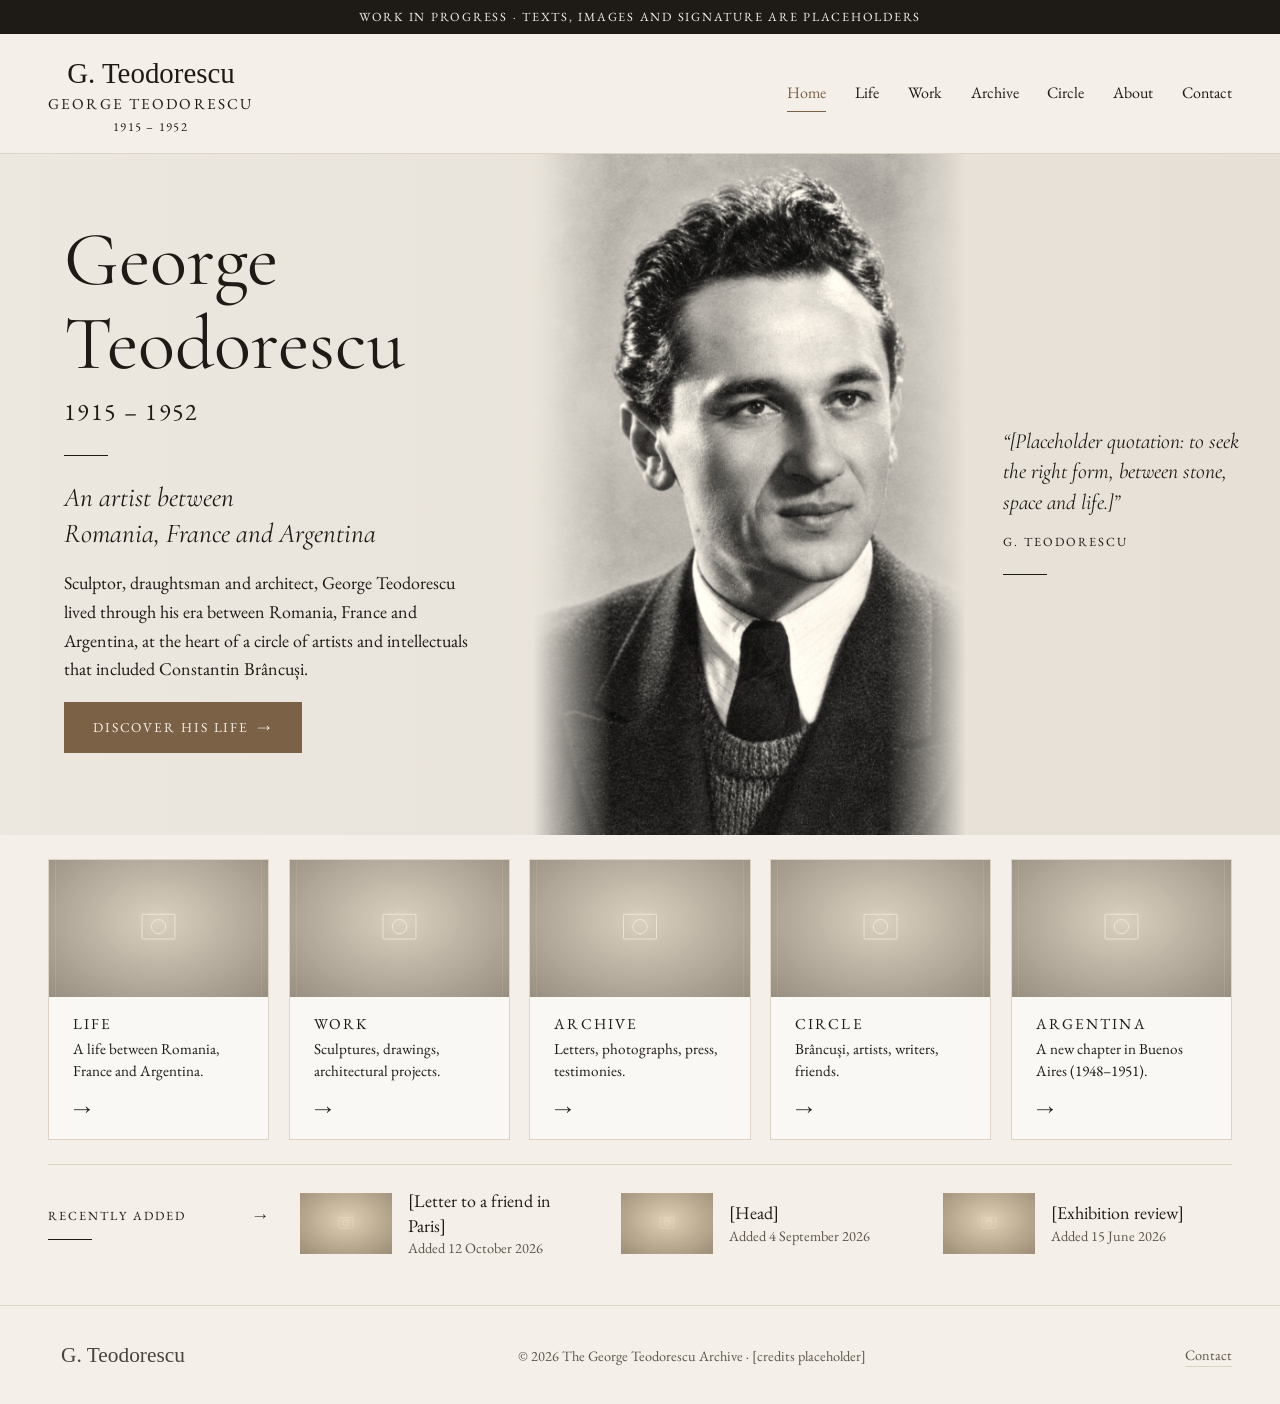
==== index.html @ 6e94f872 "Add portrait of George Teodorescu to home hero" ====
<!doctype html>
<html lang="en">
<head>
<meta charset="utf-8">
<meta name="viewport" content="width=device-width, initial-scale=1">
<!-- remove at launch, when placeholders are replaced -->
<meta name="robots" content="noindex">
<title>George Teodorescu (1915–1952)</title>
<meta name="description" content="George Teodorescu (1915–1952): sculptor, draughtsman and architect between Romania, Paris and Buenos Aires.">
<link rel="preconnect" href="https://fonts.googleapis.com">
<link rel="preconnect" href="https://fonts.gstatic.com" crossorigin>
<link href="https://fonts.googleapis.com/css2?family=Cormorant+Garamond:ital,wght@0,400;0,500;1,400&family=EB+Garamond:ital,wght@0,400;0,500;1,400&display=swap" rel="stylesheet">
<link rel="stylesheet" href="css/style.css">
</head>
<body>
<div class="wip" role="note">Work in progress · texts, images and signature are placeholders</div>
<header class="site-header">
  <div class="wrap">
    <a class="brand" href="index.html">
      <img src="assets/img/signature.svg" alt="" width="200" height="46">
      <span class="name">George Teodorescu</span>
      <span class="years">1915 – 1952</span>
    </a>
    <nav class="nav" aria-label="Main">
      <a href="index.html" aria-current="page">Home</a>
      <a href="life.html">Life</a>
      <a href="work.html">Work</a>
      <a href="archive.html">Archive</a>
      <a href="circle.html">Circle</a>
      <a href="about.html">About</a>
      <a href="contact.html">Contact</a>
    </nav>
  </div>
</header>
<main>
<section class="hero">
  <div class="hero-text">
    <h1>George<br>Teodorescu</h1>
    <p class="dates">1915 – 1952</p>
    <hr class="rule">
    <p class="tagline">An artist between<br>Romania, France and Argentina</p>
    <p>Sculptor, draughtsman and architect, George Teodorescu lived through his era between Romania, France and Argentina, at the heart of a circle of artists and intellectuals that included Constantin Brâncuși.</p>
    <p><a class="btn arrow" href="life.html">Discover his life</a></p>
  </div>
  <div class="hero-photo">
    <img src="assets/img/george-teodorescu.jpg" alt="Portrait of George Teodorescu">
    <blockquote class="hero-quote">
      “[Placeholder quotation: to seek the right form, between stone, space and life.]”
      <cite class="label">G. Teodorescu</cite>
      <hr class="rule">
    </blockquote>
  </div>
</section>

<div class="wrap">
  <div class="cards">
    <a class="card" href="life.html">
      <img src="assets/img/placeholder.svg" alt="[a city view of Bucharest or Paris, 1930s]">
      <div class="card-body">
        <h3>Life</h3>
        <p>A life between Romania, France and Argentina.</p>
        <span class="arrow" aria-hidden="true"></span>
      </div>
    </a>
    <a class="card" href="work.html">
      <img src="assets/img/placeholder.svg" alt="[a sculpture by George Teodorescu]">
      <div class="card-body">
        <h3>Work</h3>
        <p>Sculptures, drawings, architectural projects.</p>
        <span class="arrow" aria-hidden="true"></span>
      </div>
    </a>
    <a class="card" href="archive.html">
      <img src="assets/img/placeholder.svg" alt="[handwritten letters and envelopes]">
      <div class="card-body">
        <h3>Archive</h3>
        <p>Letters, photographs, press, testimonies.</p>
        <span class="arrow" aria-hidden="true"></span>
      </div>
    </a>
    <a class="card" href="circle.html">
      <img src="assets/img/placeholder.svg" alt="[George Teodorescu with Constantin Brâncuși]">
      <div class="card-body">
        <h3>Circle</h3>
        <p>Brâncuși, artists, writers, friends.</p>
        <span class="arrow" aria-hidden="true"></span>
      </div>
    </a>
    <a class="card" href="life.html#argentina">
      <img src="assets/img/placeholder.svg" alt="[a Buenos Aires street, late 1940s]">
      <div class="card-body">
        <h3>Argentina</h3>
        <p>A new chapter in Buenos Aires (1948–1951).</p>
        <span class="arrow" aria-hidden="true"></span>
      </div>
    </a>
  </div>

  <div class="strip">
    <a class="head label" href="archive.html"><span>Recently added<hr class="rule"></span><span class="arrow" aria-hidden="true"></span></a>
  </div>
</div>
</main>
<footer class="site-footer">
  <div class="wrap">
    <img src="assets/img/signature.svg" alt="" width="150" height="34">
    <span>© 2026 The George Teodorescu Archive · [credits placeholder]</span>
    <a class="link" href="contact.html">Contact</a>
  </div>
</footer>
<script src="js/data.js"></script>
<script src="js/app.js"></script>
</body>
</html>
---- css/style.css ----
:root {
  --paper: #f4f0e9;
  --card: #faf8f4;
  --ink: #1e1a16;
  --muted: #5e554b;
  --rule: #ddd4c6;
  --accent: #7b6146;
  --accent-dark: #634d37;
  --display: "Cormorant Garamond", "Didot", Georgia, serif;
  --body: "EB Garamond", Georgia, serif;
  --wrap: 1280px;
}

* { box-sizing: border-box; }
html { scroll-behavior: smooth; }
body {
  margin: 0;
  background: var(--paper);
  color: var(--ink);
  font: 18px/1.6 var(--body);
}
img { max-width: 100%; display: block; }
a { color: inherit; }
h1, h2, h3 { font-family: var(--display); font-weight: 400; line-height: 1.1; margin: 0 0 .5em; }
.wrap { max-width: var(--wrap); margin: 0 auto; padding: 0 clamp(16px, 4vw, 48px); }
.label {
  font-family: var(--body);
  font-size: .78rem;
  letter-spacing: .16em;
  text-transform: uppercase;
}
.rule { width: 44px; border: 0; border-top: 1px solid var(--ink); margin: 1.5rem 0; }
.muted { color: var(--muted); }
.arrow::after { content: "\2192"; margin-left: .6em; }

/* Header */
.site-header { border-bottom: 1px solid var(--rule); }
.site-header .wrap { display: flex; align-items: center; gap: 2rem; padding-block: 1rem; }
.brand { text-decoration: none; text-align: center; flex-shrink: 0; }
.brand img { height: 46px; margin: 0 auto -4px; }
.brand .name { display: block; font-size: .95rem; letter-spacing: .14em; text-transform: uppercase; }
.brand .years { display: block; font-size: .78rem; letter-spacing: .1em; }
.nav { display: flex; gap: 1.8rem; margin-left: auto; overflow-x: auto; }
.nav a { text-decoration: none; font-size: 1rem; padding: .3rem 0; white-space: nowrap; border-bottom: 1px solid transparent; }
.nav a:hover { color: var(--accent); }
.nav a[aria-current="page"] { color: var(--accent); border-bottom-color: var(--accent); }

/* Buttons */
.btn {
  display: inline-block;
  background: var(--accent);
  color: #f4f0e9;
  padding: .9rem 1.8rem;
  text-decoration: none;
  border: 0;
  font: inherit;
  font-size: .85rem;
  letter-spacing: .14em;
  text-transform: uppercase;
  cursor: pointer;
}
.btn:hover { background: var(--accent-dark); }
.link { text-decoration: none; border-bottom: 1px solid var(--rule); }
.link:hover { border-color: var(--accent); color: var(--accent); }

/* Hero */
.hero {
  display: grid;
  grid-template-columns: minmax(0, 5fr) minmax(0, 7fr);
  background: linear-gradient(90deg, #ece7df, #e6e0d6);
  min-height: 520px;
}
.hero-text { padding: clamp(2rem, 5vw, 5rem) clamp(16px, 5vw, 5rem); align-self: center; }
.hero h1 { font-size: clamp(3rem, 6vw, 5.2rem); margin: 0; }
.hero .dates { font-size: 1.5rem; letter-spacing: .06em; margin: .4rem 0 0; }
.hero .tagline { font-family: var(--display); font-style: italic; font-size: 1.7rem; line-height: 1.3; margin: 0 0 1rem; }
.hero p { max-width: 34em; }
.hero-photo { position: relative; overflow: hidden; }
/* portrait is upright on a light backdrop: it fills the left of the column, the quote sits beside it */
.hero-photo img { position: absolute; inset: 0 auto 0 0; width: 58%; height: 100%; object-fit: cover; object-position: center 30%; filter: sepia(.25) grayscale(.3);
  mask-image: linear-gradient(to right, transparent, #000 18%, #000 82%, transparent); }
.hero-quote {
  position: absolute; right: clamp(1rem, 3vw, 3rem); top: 40%;
  margin: 0; max-width: min(15em, 32%); color: var(--ink);
  font-family: var(--display); font-style: italic; font-size: 1.35rem; line-height: 1.4;
}
.hero-quote cite { display: block; font-style: normal; margin-top: 1rem; }
.hero-quote .rule { border-color: var(--ink); }

/* Cards */
.cards { display: grid; grid-template-columns: repeat(auto-fit, minmax(210px, 1fr)); gap: 1.2rem; padding-block: 1.5rem; }
.card { background: var(--card); border: 1px solid var(--rule); text-decoration: none; display: flex; flex-direction: column; }
.card img { aspect-ratio: 16 / 10; object-fit: cover; width: 100%; filter: sepia(.3) grayscale(.4); }
.card-body { padding: 1.2rem 1.5rem 1rem; display: flex; flex-direction: column; flex: 1; }
.card h3 { font-family: var(--body); font-size: .95rem; letter-spacing: .14em; text-transform: uppercase; margin: 0 0 .3rem; }
.card p { margin: 0 0 .8rem; font-size: .95rem; line-height: 1.45; }
.card .arrow { margin-top: auto; }
.card .arrow::after { margin: 0; }
a.card:hover { border-color: var(--accent); }

/* Recently added strip (home) */
.strip { border-top: 1px solid var(--rule); display: grid; grid-template-columns: 220px repeat(3, 1fr); gap: 2rem; padding-block: 1.5rem 3rem; align-items: center; }
.strip .head { display: flex; justify-content: space-between; text-decoration: none; }
.strip .head .rule { margin: .8rem 0 0; }
.mini { display: flex; gap: 1rem; text-decoration: none; align-items: center; }
.mini img { width: 92px; aspect-ratio: 3 / 2; object-fit: cover; filter: sepia(.3); }
.mini span { display: block; line-height: 1.35; }
.mini time { display: block; font-size: .9rem; color: var(--muted); }

/* Inner pages */
.page-head { padding-block: 3.5rem 1.5rem; border-bottom: 1px solid var(--rule); margin-bottom: 2.5rem; }
.page-head h1 { font-size: clamp(2.6rem, 5vw, 4rem); margin: 0; }
.page-head p { max-width: 42em; font-size: 1.15rem; margin: .4rem 0 0; }
.prose { max-width: 42em; }
.wrap > section { padding-bottom: 3rem; }

/* Timeline (biography) */
.timeline { list-style: none; margin: 0; padding: 0; border-left: 1px solid var(--rule); }
.timeline li { position: relative; padding: 0 0 2.5rem 2rem; display: grid; grid-template-columns: 9rem 1fr; gap: 1.5rem; }
.timeline li::before { content: ""; position: absolute; left: -5px; top: .55em; width: 9px; height: 9px; background: var(--paper); border: 1px solid var(--accent); border-radius: 50%; }
.timeline .when { font-family: var(--display); font-size: 1.5rem; line-height: 1.2; }
.timeline h2 { font-size: 1.7rem; }
.timeline img { margin-top: 1rem; max-width: 420px; filter: sepia(.3); }

/* Archive */
.filters { display: flex; flex-wrap: wrap; gap: .5rem; margin-bottom: 2rem; }
.filters button {
  font: inherit; font-size: .8rem; letter-spacing: .12em; text-transform: uppercase;
  background: none; border: 1px solid var(--rule); padding: .45rem 1rem; cursor: pointer; color: var(--ink);
}
.filters button[aria-pressed="true"] { background: var(--ink); border-color: var(--ink); color: var(--paper); }
.archive { display: grid; grid-template-columns: repeat(auto-fill, minmax(280px, 1fr)); gap: 1.5rem; }
.archive .card { scroll-margin-top: 2rem; }
.archive .card:target { outline: 2px solid var(--accent); outline-offset: 4px; }
.archive .meta { font-size: .85rem; color: var(--muted); margin-bottom: .5rem; }
.archive .id { float: right; }
.archive h2 { font-size: 1.5rem; margin-bottom: .4rem; }
.archive .people { font-size: .9rem; margin-top: auto; padding-top: .5rem; border-top: 1px solid var(--rule); }

/* Circle */
.circle { display: grid; grid-template-columns: minmax(0, 3fr) minmax(280px, 2fr); gap: 2rem; align-items: start; }
.graph { background: var(--card); border: 1px solid var(--rule); }
.graph svg { width: 100%; height: auto; display: block; }
.graph line { stroke: var(--rule); stroke-width: 1.2; }
.graph line.on { stroke: var(--accent); stroke-width: 2; }
.graph .node { cursor: pointer; }
.graph .node circle { fill: var(--card); stroke: var(--accent); stroke-width: 1.2; }
.graph .node.center circle { fill: var(--ink); stroke: var(--ink); }
.graph .node.on circle, .graph .node:hover circle, .graph .node:focus circle { fill: var(--accent); }
.graph .node:focus { outline: none; }
.graph text { font-family: var(--body); font-size: 15px; fill: var(--ink); text-anchor: middle; pointer-events: none; paint-order: stroke; stroke: var(--card); stroke-width: 5px; }
.graph .node text.sub { font-size: 11px; fill: var(--muted); letter-spacing: .1em; text-transform: uppercase; }
.panel { background: var(--card); border: 1px solid var(--rule); padding: 1.8rem; position: sticky; top: 1rem; }
.panel h2 { font-size: 2rem; margin-bottom: .2rem; }
.panel ul { padding-left: 1.1rem; }
.panel li { margin-bottom: .5rem; }

/* About, Contact */
.split { display: grid; grid-template-columns: 1fr 1fr; gap: 3rem; }
.facts { margin: 0; }
.facts dt { margin-top: 1.2rem; }
.facts dd { margin: 0; font-size: 1.2rem; }

/* Footer */
.site-footer { border-top: 1px solid var(--rule); padding-block: 2rem; font-size: .9rem; color: var(--muted); }
.site-footer .wrap { display: flex; flex-wrap: wrap; justify-content: space-between; gap: 1rem; align-items: center; }
.site-footer img { height: 34px; opacity: .8; }

@media (max-width: 900px) {
  .site-header .wrap { flex-direction: column; gap: .8rem; }
  .nav { margin: 0; max-width: 100%; gap: .3rem 1.2rem; flex-wrap: wrap; justify-content: center; }
  .hero, .circle, .split { grid-template-columns: 1fr; }
  .hero-photo img { position: static; width: 100%; aspect-ratio: 4 / 5; }
  .hero-quote { position: static; max-width: none; padding: 1.5rem clamp(16px, 5vw, 5rem); }
  .strip { grid-template-columns: 1fr; }
  .timeline li { grid-template-columns: 1fr; gap: .2rem; }
  .panel { position: static; }
}

/* Work-in-progress strip */
.wip { background: var(--ink); color: var(--paper); text-align: center; padding: .45rem 16px; font-size: .78rem; letter-spacing: .14em; text-transform: uppercase; }
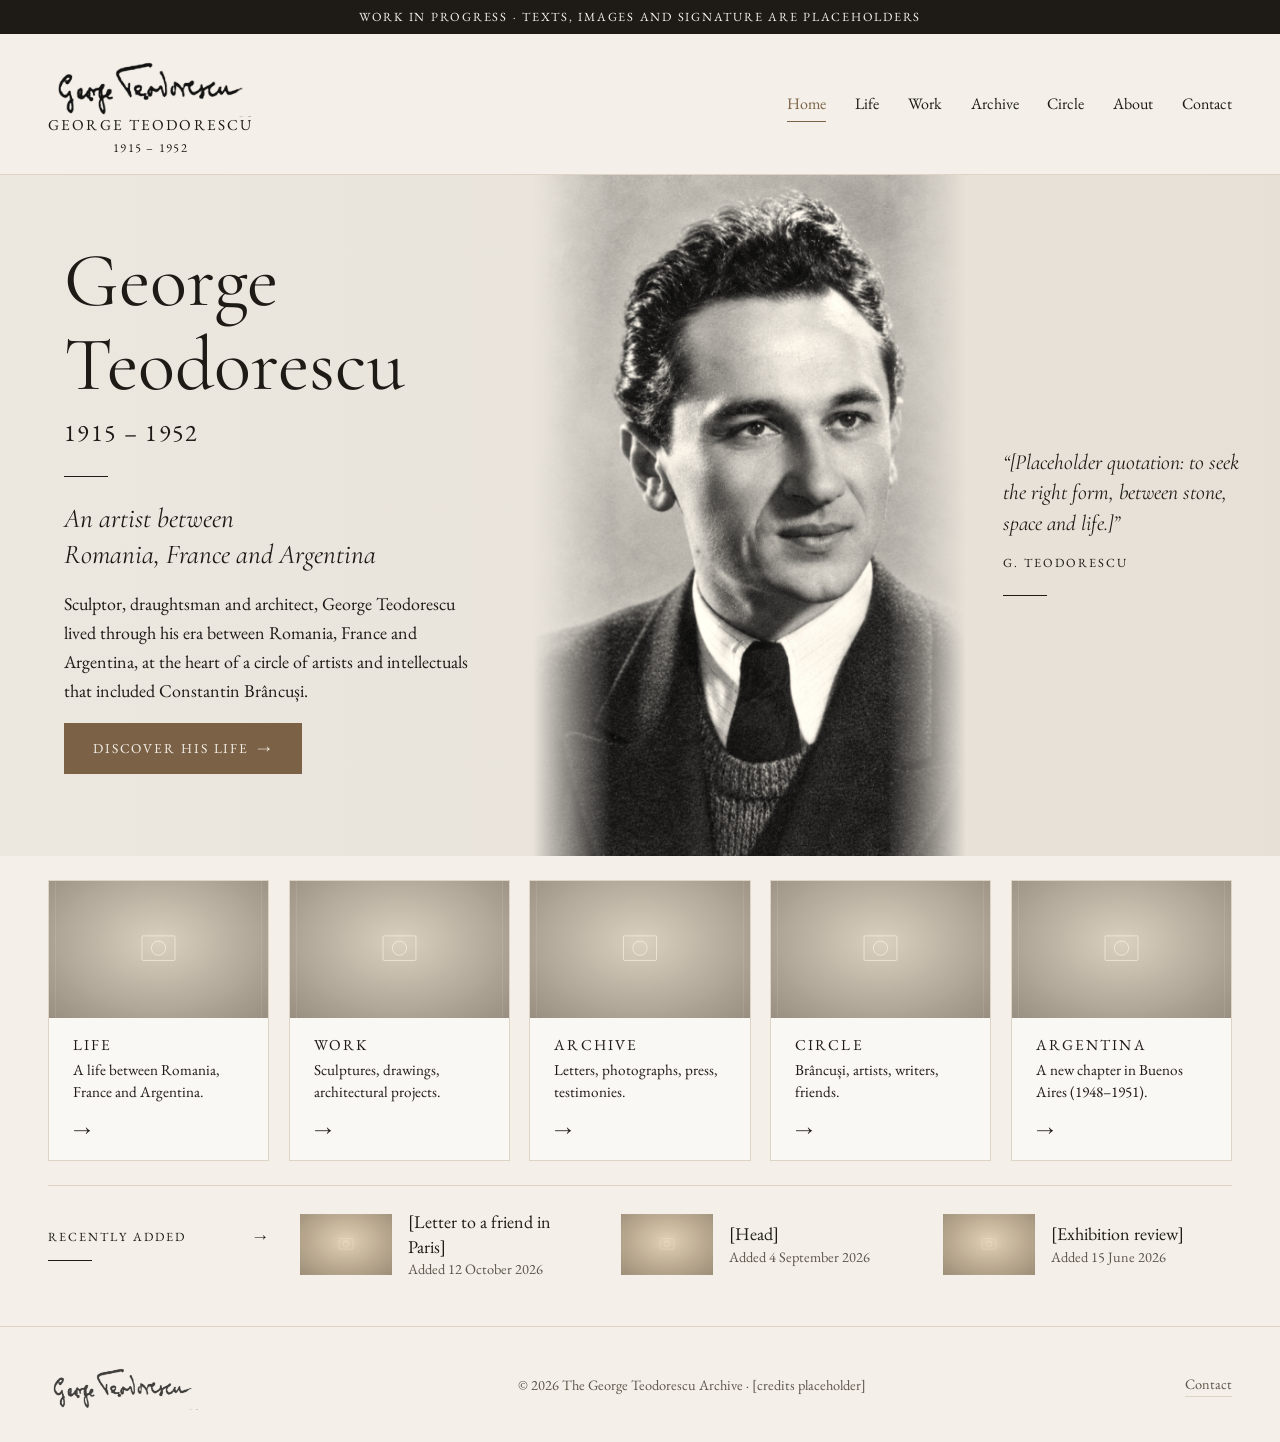
==== commit a1cf60ab: "Înlocuiește semnătura lui George Teodorescu" ====
--- a/index.html
+++ b/index.html
@@ -17,7 +17,7 @@
 <header class="site-header">
   <div class="wrap">
     <a class="brand" href="index.html">
-      <img src="assets/img/signature.svg" alt="" width="200" height="46">
+      <img src="assets/img/signature-george-teodorescu.png" alt="" width="200" height="67">
       <span class="name">George Teodorescu</span>
       <span class="years">1915 – 1952</span>
     </a>
@@ -103,7 +103,7 @@
 </main>
 <footer class="site-footer">
   <div class="wrap">
-    <img src="assets/img/signature.svg" alt="" width="150" height="34">
+    <img src="assets/img/signature-george-teodorescu.png" alt="" width="150" height="50">
     <span>© 2026 The George Teodorescu Archive · [credits placeholder]</span>
     <a class="link" href="contact.html">Contact</a>
   </div>
--- a/css/style.css
+++ b/css/style.css
@@ -37,7 +37,7 @@
 .site-header { border-bottom: 1px solid var(--rule); }
 .site-header .wrap { display: flex; align-items: center; gap: 2rem; padding-block: 1rem; }
 .brand { text-decoration: none; text-align: center; flex-shrink: 0; }
-.brand img { height: 46px; margin: 0 auto -4px; }
+.brand img { width: 200px; height: auto; margin: 0 auto -4px; mix-blend-mode: multiply; }
 .brand .name { display: block; font-size: .95rem; letter-spacing: .14em; text-transform: uppercase; }
 .brand .years { display: block; font-size: .78rem; letter-spacing: .1em; }
 .nav { display: flex; gap: 1.8rem; margin-left: auto; overflow-x: auto; }
@@ -164,7 +164,7 @@
 /* Footer */
 .site-footer { border-top: 1px solid var(--rule); padding-block: 2rem; font-size: .9rem; color: var(--muted); }
 .site-footer .wrap { display: flex; flex-wrap: wrap; justify-content: space-between; gap: 1rem; align-items: center; }
-.site-footer img { height: 34px; opacity: .8; }
+.site-footer img { width: 150px; height: auto; opacity: .8; mix-blend-mode: multiply; }
 
 @media (max-width: 900px) {
   .site-header .wrap { flex-direction: column; gap: .8rem; }
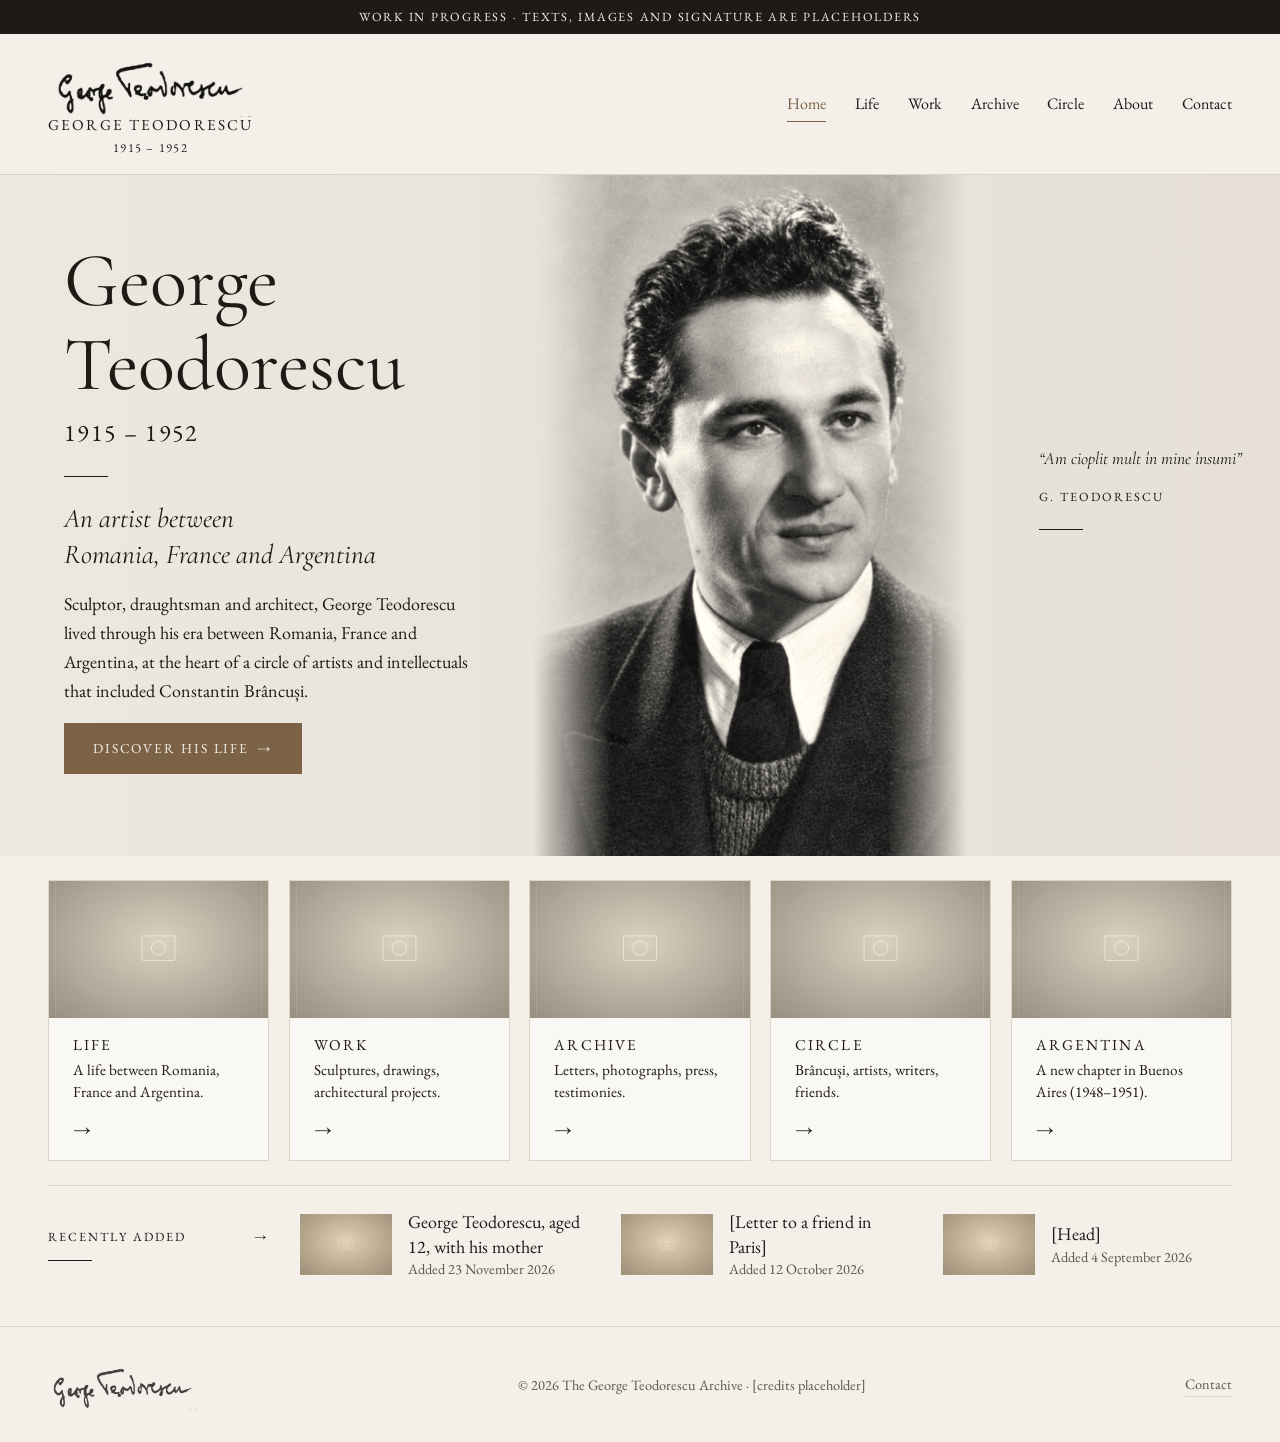
==== commit 72e9d404: "Ajustează citatul de pe pagina principală" ====
--- a/index.html
+++ b/index.html
@@ -45,7 +45,7 @@
   <div class="hero-photo">
     <img src="assets/img/george-teodorescu.jpg" alt="Portrait of George Teodorescu">
     <blockquote class="hero-quote">
-      “[Placeholder quotation: to seek the right form, between stone, space and life.]”
+      <em lang="ro">“Am cioplit mult în mine însumi”</em>
       <cite class="label">G. Teodorescu</cite>
       <hr class="rule">
     </blockquote>
--- a/css/style.css
+++ b/css/style.css
@@ -81,8 +81,8 @@
   mask-image: linear-gradient(to right, transparent, #000 18%, #000 82%, transparent); }
 .hero-quote {
   position: absolute; right: clamp(1rem, 3vw, 3rem); top: 40%;
-  margin: 0; max-width: min(15em, 32%); color: var(--ink);
-  font-family: var(--display); font-style: italic; font-size: 1.35rem; line-height: 1.4;
+  margin: 0; width: max-content; max-width: calc(100% - 2rem); white-space: nowrap; color: var(--ink);
+  font-family: var(--display); font-style: italic; font-size: clamp(.7rem, 1.5vw, 1.1rem); line-height: 1.4;
 }
 .hero-quote cite { display: block; font-style: normal; margin-top: 1rem; }
 .hero-quote .rule { border-color: var(--ink); }
@@ -130,6 +130,7 @@
 }
 .filters button[aria-pressed="true"] { background: var(--ink); border-color: var(--ink); color: var(--paper); }
 .archive { display: grid; grid-template-columns: repeat(auto-fill, minmax(280px, 1fr)); gap: 1.5rem; }
+.archive .card img.archive-photo { aspect-ratio: 3 / 4; object-fit: cover; filter: grayscale(1); }
 .archive .card { scroll-margin-top: 2rem; }
 .archive .card:target { outline: 2px solid var(--accent); outline-offset: 4px; }
 .archive .meta { font-size: .85rem; color: var(--muted); margin-bottom: .5rem; }
@@ -171,7 +172,7 @@
   .nav { margin: 0; max-width: 100%; gap: .3rem 1.2rem; flex-wrap: wrap; justify-content: center; }
   .hero, .circle, .split { grid-template-columns: 1fr; }
   .hero-photo img { position: static; width: 100%; aspect-ratio: 4 / 5; }
-  .hero-quote { position: static; max-width: none; padding: 1.5rem clamp(16px, 5vw, 5rem); }
+  .hero-quote { position: static; width: auto; max-width: none; white-space: normal; padding: 1.5rem clamp(16px, 5vw, 5rem); font-size: 1.1rem; }
   .strip { grid-template-columns: 1fr; }
   .timeline li { grid-template-columns: 1fr; gap: .2rem; }
   .panel { position: static; }
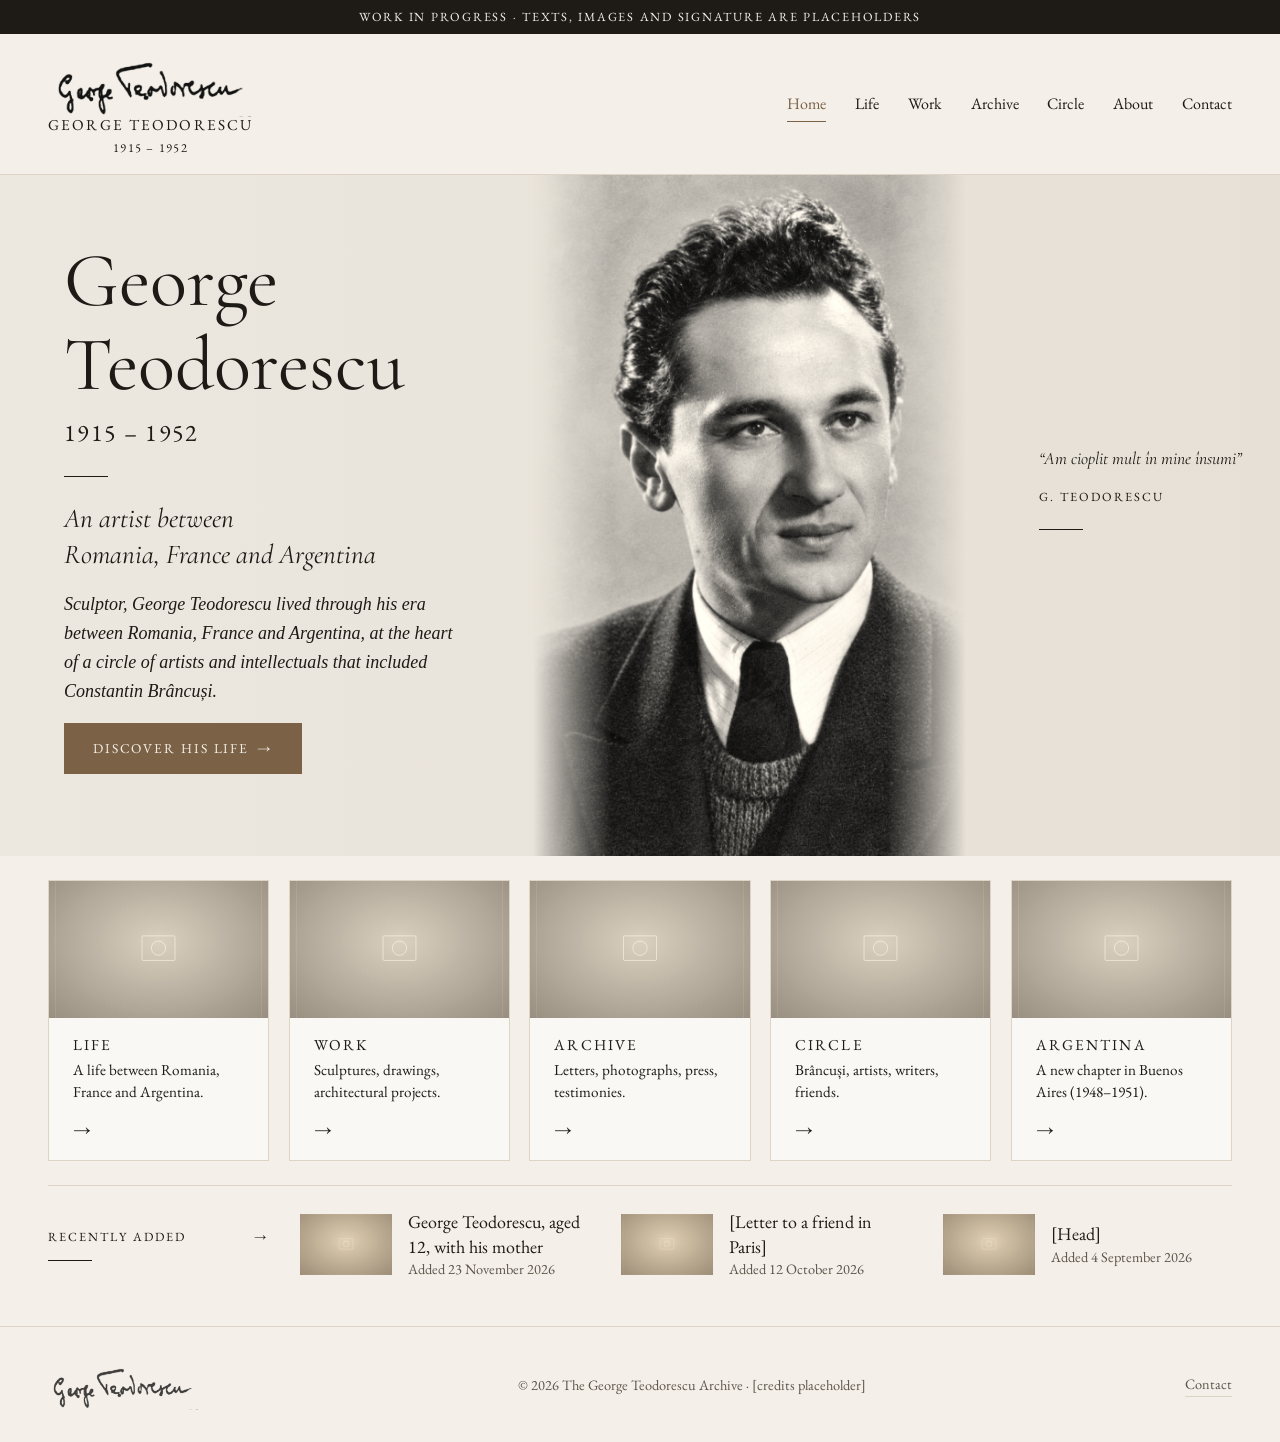
==== commit 9564506c: "Actualizează introducerea de pe pagina principală" ====
--- a/index.html
+++ b/index.html
@@ -39,7 +39,7 @@
     <p class="dates">1915 – 1952</p>
     <hr class="rule">
     <p class="tagline">An artist between<br>Romania, France and Argentina</p>
-    <p>Sculptor, draughtsman and architect, George Teodorescu lived through his era between Romania, France and Argentina, at the heart of a circle of artists and intellectuals that included Constantin Brâncuși.</p>
+    <p><em>Sculptor, George Teodorescu lived through his era between Romania, France and Argentina, at the heart of a circle of artists and intellectuals that included Constantin Brâncuși.</em></p>
     <p><a class="btn arrow" href="life.html">Discover his life</a></p>
   </div>
   <div class="hero-photo">
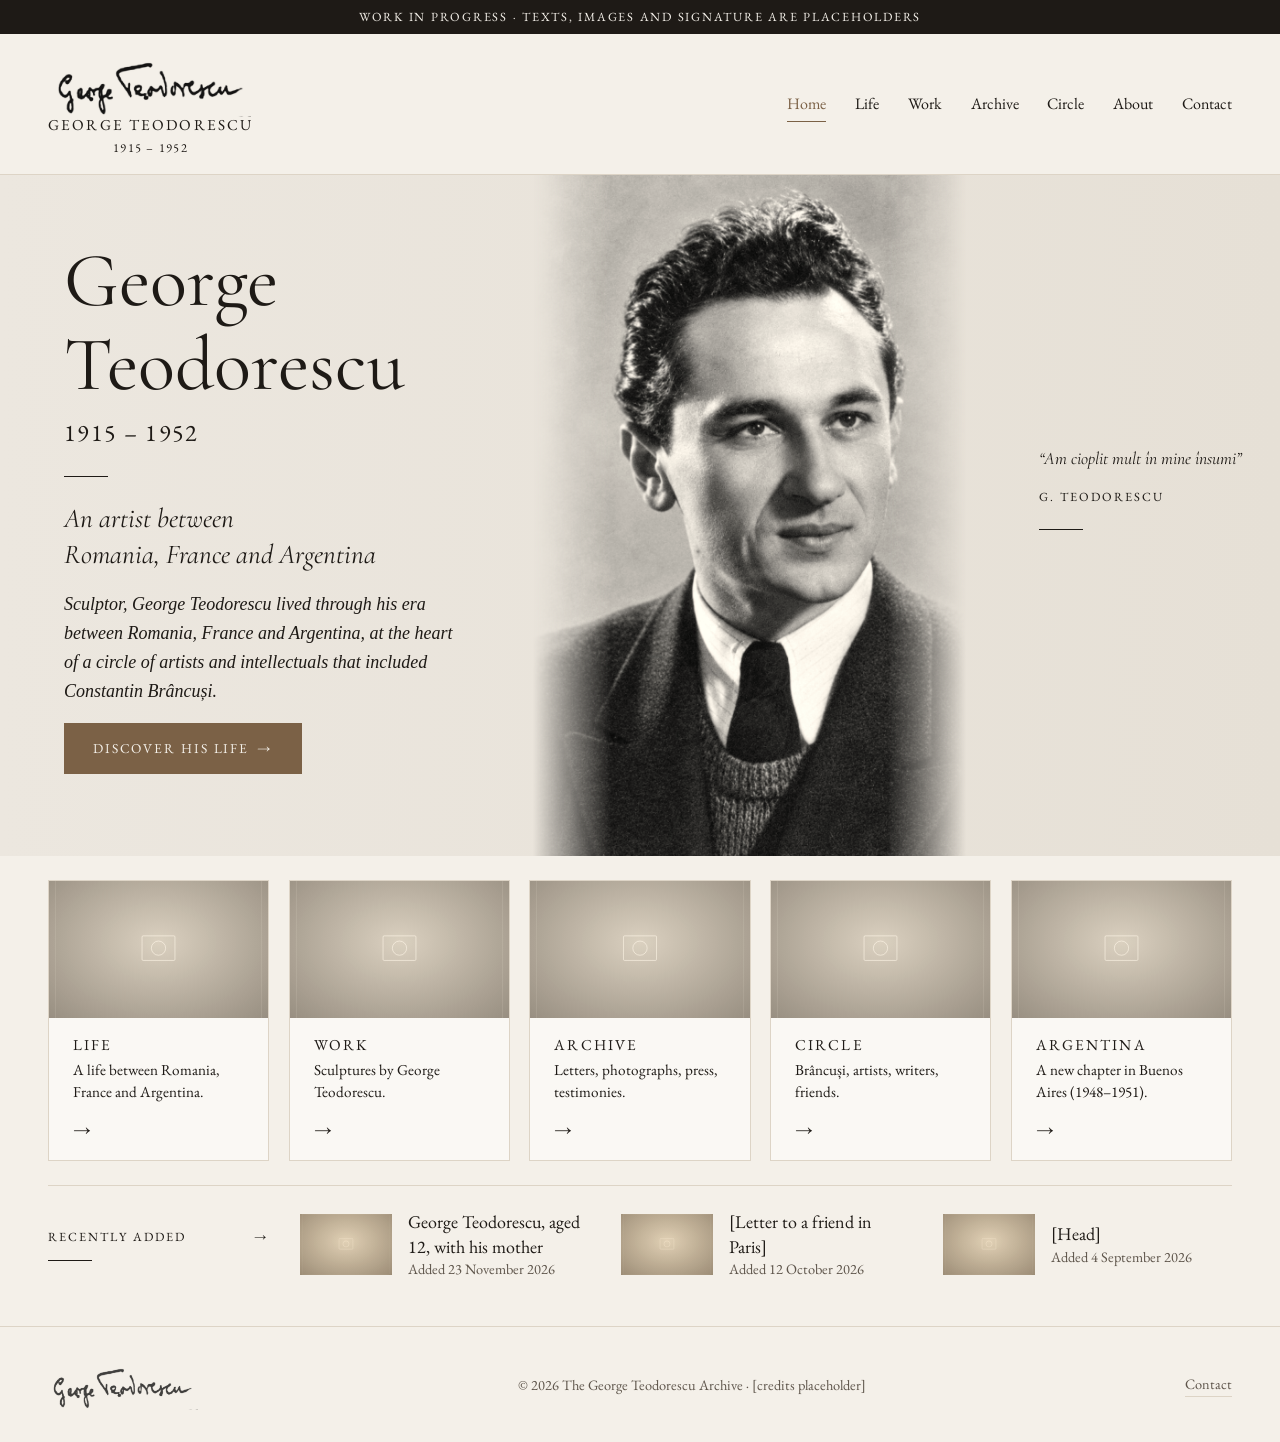
==== commit 81bb4d18: "Păstrează doar sculpturile în secțiunea Work" ====
--- a/index.html
+++ b/index.html
@@ -6,7 +6,7 @@
 <!-- remove at launch, when placeholders are replaced -->
 <meta name="robots" content="noindex">
 <title>George Teodorescu (1915–1952)</title>
-<meta name="description" content="George Teodorescu (1915–1952): sculptor, draughtsman and architect between Romania, Paris and Buenos Aires.">
+<meta name="description" content="George Teodorescu (1915–1952): sculptor between Romania, Paris and Buenos Aires.">
 <link rel="preconnect" href="https://fonts.googleapis.com">
 <link rel="preconnect" href="https://fonts.gstatic.com" crossorigin>
 <link href="https://fonts.googleapis.com/css2?family=Cormorant+Garamond:ital,wght@0,400;0,500;1,400&family=EB+Garamond:ital,wght@0,400;0,500;1,400&display=swap" rel="stylesheet">
@@ -66,7 +66,7 @@
       <img src="assets/img/placeholder.svg" alt="[a sculpture by George Teodorescu]">
       <div class="card-body">
         <h3>Work</h3>
-        <p>Sculptures, drawings, architectural projects.</p>
+        <p>Sculptures by George Teodorescu.</p>
         <span class="arrow" aria-hidden="true"></span>
       </div>
     </a>
--- a/css/style.css
+++ b/css/style.css
@@ -121,6 +121,8 @@
 .timeline .when { font-family: var(--display); font-size: 1.5rem; line-height: 1.2; }
 .timeline h2 { font-size: 1.7rem; }
 .timeline img { margin-top: 1rem; max-width: 420px; filter: sepia(.3); }
+.timeline-photos { display: grid; grid-template-columns: repeat(auto-fit, minmax(min(100%, 300px), 420px)); gap: 1rem; align-items: start; margin-top: 1rem; }
+.timeline-photos img { width: 100%; height: auto; max-width: 420px; margin-top: 0; }
 
 /* Archive */
 .filters { display: flex; flex-wrap: wrap; gap: .5rem; margin-bottom: 2rem; }
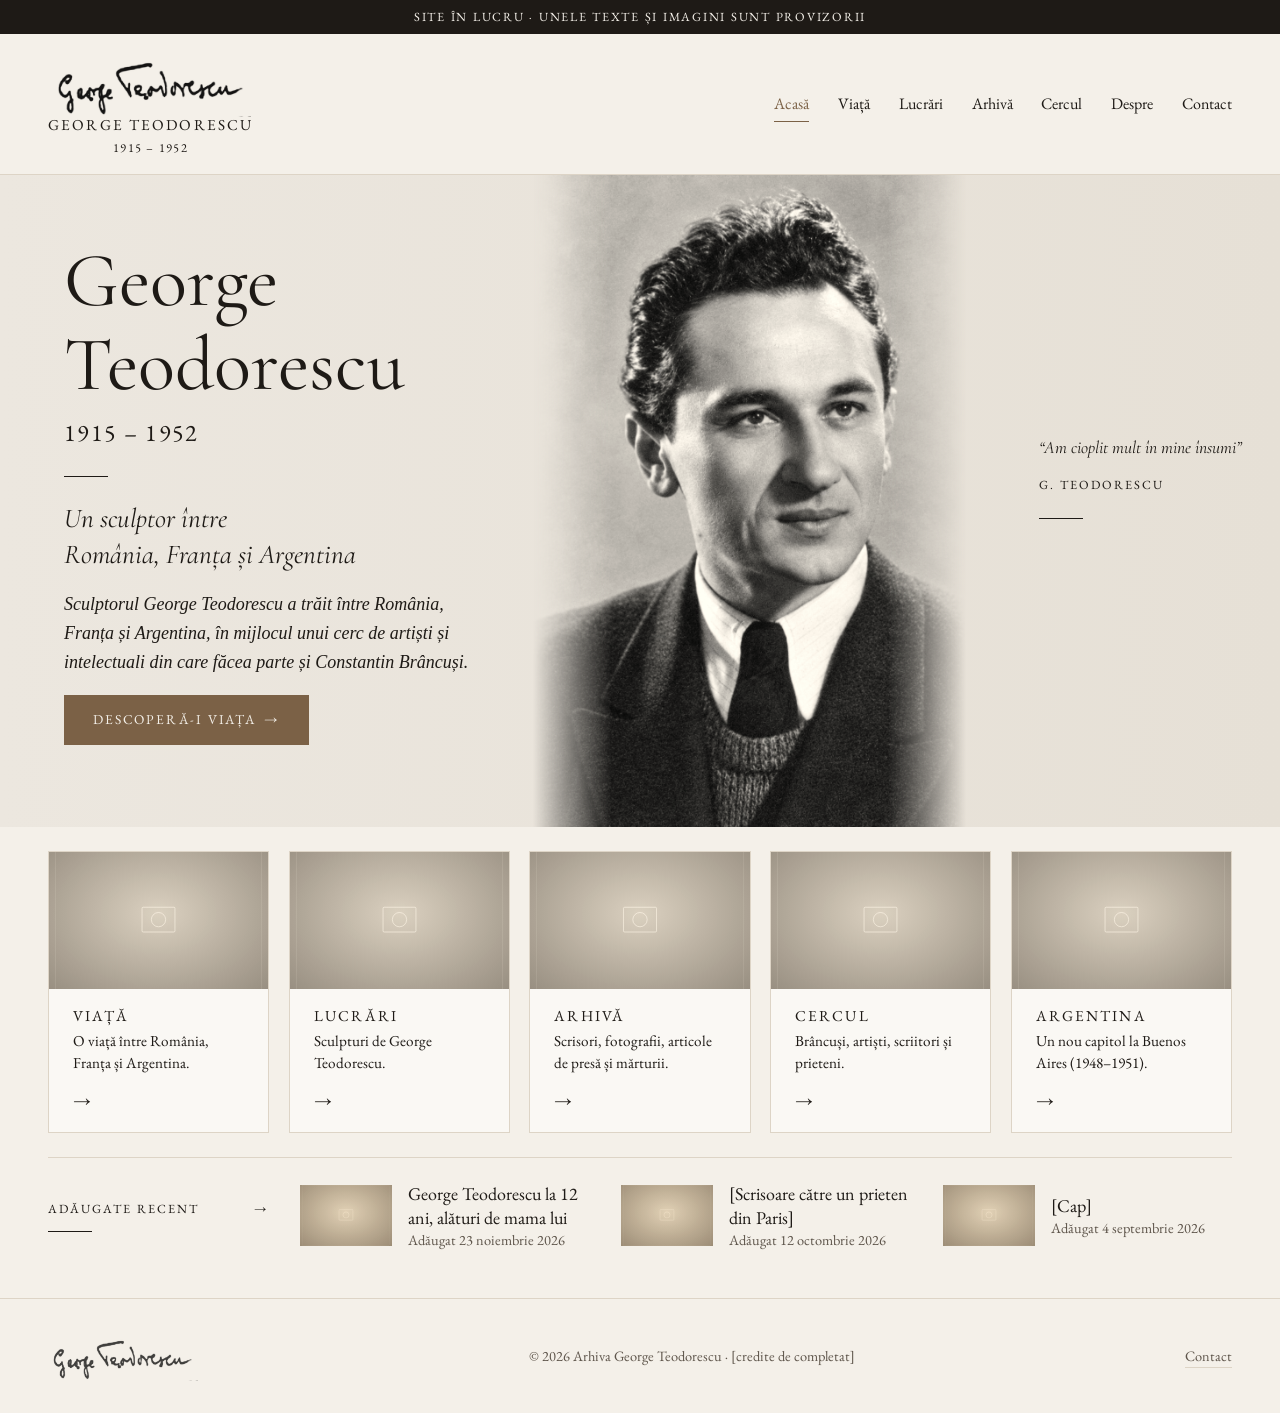
==== commit 7a0906fc: "Traduce site-ul în limba română" ====
--- a/index.html
+++ b/index.html
@@ -1,19 +1,19 @@
 <!doctype html>
-<html lang="en">
+<html lang="ro">
 <head>
 <meta charset="utf-8">
 <meta name="viewport" content="width=device-width, initial-scale=1">
 <!-- remove at launch, when placeholders are replaced -->
 <meta name="robots" content="noindex">
 <title>George Teodorescu (1915–1952)</title>
-<meta name="description" content="George Teodorescu (1915–1952): sculptor between Romania, Paris and Buenos Aires.">
+<meta name="description" content="George Teodorescu (1915–1952): sculptor între România, Paris și Buenos Aires.">
 <link rel="preconnect" href="https://fonts.googleapis.com">
 <link rel="preconnect" href="https://fonts.gstatic.com" crossorigin>
 <link href="https://fonts.googleapis.com/css2?family=Cormorant+Garamond:ital,wght@0,400;0,500;1,400&family=EB+Garamond:ital,wght@0,400;0,500;1,400&display=swap" rel="stylesheet">
 <link rel="stylesheet" href="css/style.css">
 </head>
 <body>
-<div class="wip" role="note">Work in progress · texts, images and signature are placeholders</div>
+<div class="wip" role="note">Site în lucru · unele texte și imagini sunt provizorii</div>
 <header class="site-header">
   <div class="wrap">
     <a class="brand" href="index.html">
@@ -21,13 +21,13 @@
       <span class="name">George Teodorescu</span>
       <span class="years">1915 – 1952</span>
     </a>
-    <nav class="nav" aria-label="Main">
-      <a href="index.html" aria-current="page">Home</a>
-      <a href="life.html">Life</a>
-      <a href="work.html">Work</a>
-      <a href="archive.html">Archive</a>
-      <a href="circle.html">Circle</a>
-      <a href="about.html">About</a>
+    <nav class="nav" aria-label="Navigare principală">
+      <a href="index.html" aria-current="page">Acasă</a>
+      <a href="life.html">Viață</a>
+      <a href="work.html">Lucrări</a>
+      <a href="archive.html">Arhivă</a>
+      <a href="circle.html">Cercul</a>
+      <a href="about.html">Despre</a>
       <a href="contact.html">Contact</a>
     </nav>
   </div>
@@ -38,12 +38,12 @@
     <h1>George<br>Teodorescu</h1>
     <p class="dates">1915 – 1952</p>
     <hr class="rule">
-    <p class="tagline">An artist between<br>Romania, France and Argentina</p>
-    <p><em>Sculptor, George Teodorescu lived through his era between Romania, France and Argentina, at the heart of a circle of artists and intellectuals that included Constantin Brâncuși.</em></p>
-    <p><a class="btn arrow" href="life.html">Discover his life</a></p>
+    <p class="tagline">Un sculptor între<br>România, Franța și Argentina</p>
+    <p><em>Sculptorul George Teodorescu a trăit între România, Franța și Argentina, în mijlocul unui cerc de artiști și intelectuali din care făcea parte și Constantin Brâncuși.</em></p>
+    <p><a class="btn arrow" href="life.html">Descoperă-i viața</a></p>
   </div>
   <div class="hero-photo">
-    <img src="assets/img/george-teodorescu.jpg" alt="Portrait of George Teodorescu">
+    <img src="assets/img/george-teodorescu.jpg" alt="Portretul lui George Teodorescu">
     <blockquote class="hero-quote">
       <em lang="ro">“Am cioplit mult în mine însumi”</em>
       <cite class="label">G. Teodorescu</cite>
@@ -55,56 +55,56 @@
 <div class="wrap">
   <div class="cards">
     <a class="card" href="life.html">
-      <img src="assets/img/placeholder.svg" alt="[a city view of Bucharest or Paris, 1930s]">
+      <img src="assets/img/placeholder.svg" alt="[Vedere din București sau Paris, anii 1930]">
       <div class="card-body">
-        <h3>Life</h3>
-        <p>A life between Romania, France and Argentina.</p>
+        <h3>Viață</h3>
+        <p>O viață între România, Franța și Argentina.</p>
         <span class="arrow" aria-hidden="true"></span>
       </div>
     </a>
     <a class="card" href="work.html">
-      <img src="assets/img/placeholder.svg" alt="[a sculpture by George Teodorescu]">
+      <img src="assets/img/placeholder.svg" alt="[O sculptură de George Teodorescu]">
       <div class="card-body">
-        <h3>Work</h3>
-        <p>Sculptures by George Teodorescu.</p>
+        <h3>Lucrări</h3>
+        <p>Sculpturi de George Teodorescu.</p>
         <span class="arrow" aria-hidden="true"></span>
       </div>
     </a>
     <a class="card" href="archive.html">
-      <img src="assets/img/placeholder.svg" alt="[handwritten letters and envelopes]">
+      <img src="assets/img/placeholder.svg" alt="[Scrisori și plicuri scrise de mână]">
       <div class="card-body">
-        <h3>Archive</h3>
-        <p>Letters, photographs, press, testimonies.</p>
+        <h3>Arhivă</h3>
+        <p>Scrisori, fotografii, articole de presă și mărturii.</p>
         <span class="arrow" aria-hidden="true"></span>
       </div>
     </a>
     <a class="card" href="circle.html">
-      <img src="assets/img/placeholder.svg" alt="[George Teodorescu with Constantin Brâncuși]">
+      <img src="assets/img/placeholder.svg" alt="[George Teodorescu alături de Constantin Brâncuși]">
       <div class="card-body">
-        <h3>Circle</h3>
-        <p>Brâncuși, artists, writers, friends.</p>
+        <h3>Cercul</h3>
+        <p>Brâncuși, artiști, scriitori și prieteni.</p>
         <span class="arrow" aria-hidden="true"></span>
       </div>
     </a>
     <a class="card" href="life.html#argentina">
-      <img src="assets/img/placeholder.svg" alt="[a Buenos Aires street, late 1940s]">
+      <img src="assets/img/placeholder.svg" alt="[O stradă din Buenos Aires, spre sfârșitul anilor 1940]">
       <div class="card-body">
         <h3>Argentina</h3>
-        <p>A new chapter in Buenos Aires (1948–1951).</p>
+        <p>Un nou capitol la Buenos Aires (1948–1951).</p>
         <span class="arrow" aria-hidden="true"></span>
       </div>
     </a>
   </div>
 
   <div class="strip">
-    <a class="head label" href="archive.html"><span>Recently added<hr class="rule"></span><span class="arrow" aria-hidden="true"></span></a>
+    <a class="head label" href="archive.html"><span>Adăugate recent<hr class="rule"></span><span class="arrow" aria-hidden="true"></span></a>
   </div>
 </div>
 </main>
 <footer class="site-footer">
   <div class="wrap">
     <img src="assets/img/signature-george-teodorescu.png" alt="" width="150" height="50">
-    <span>© 2026 The George Teodorescu Archive · [credits placeholder]</span>
+    <span>© 2026 Arhiva George Teodorescu · [credite de completat]</span>
     <a class="link" href="contact.html">Contact</a>
   </div>
 </footer>
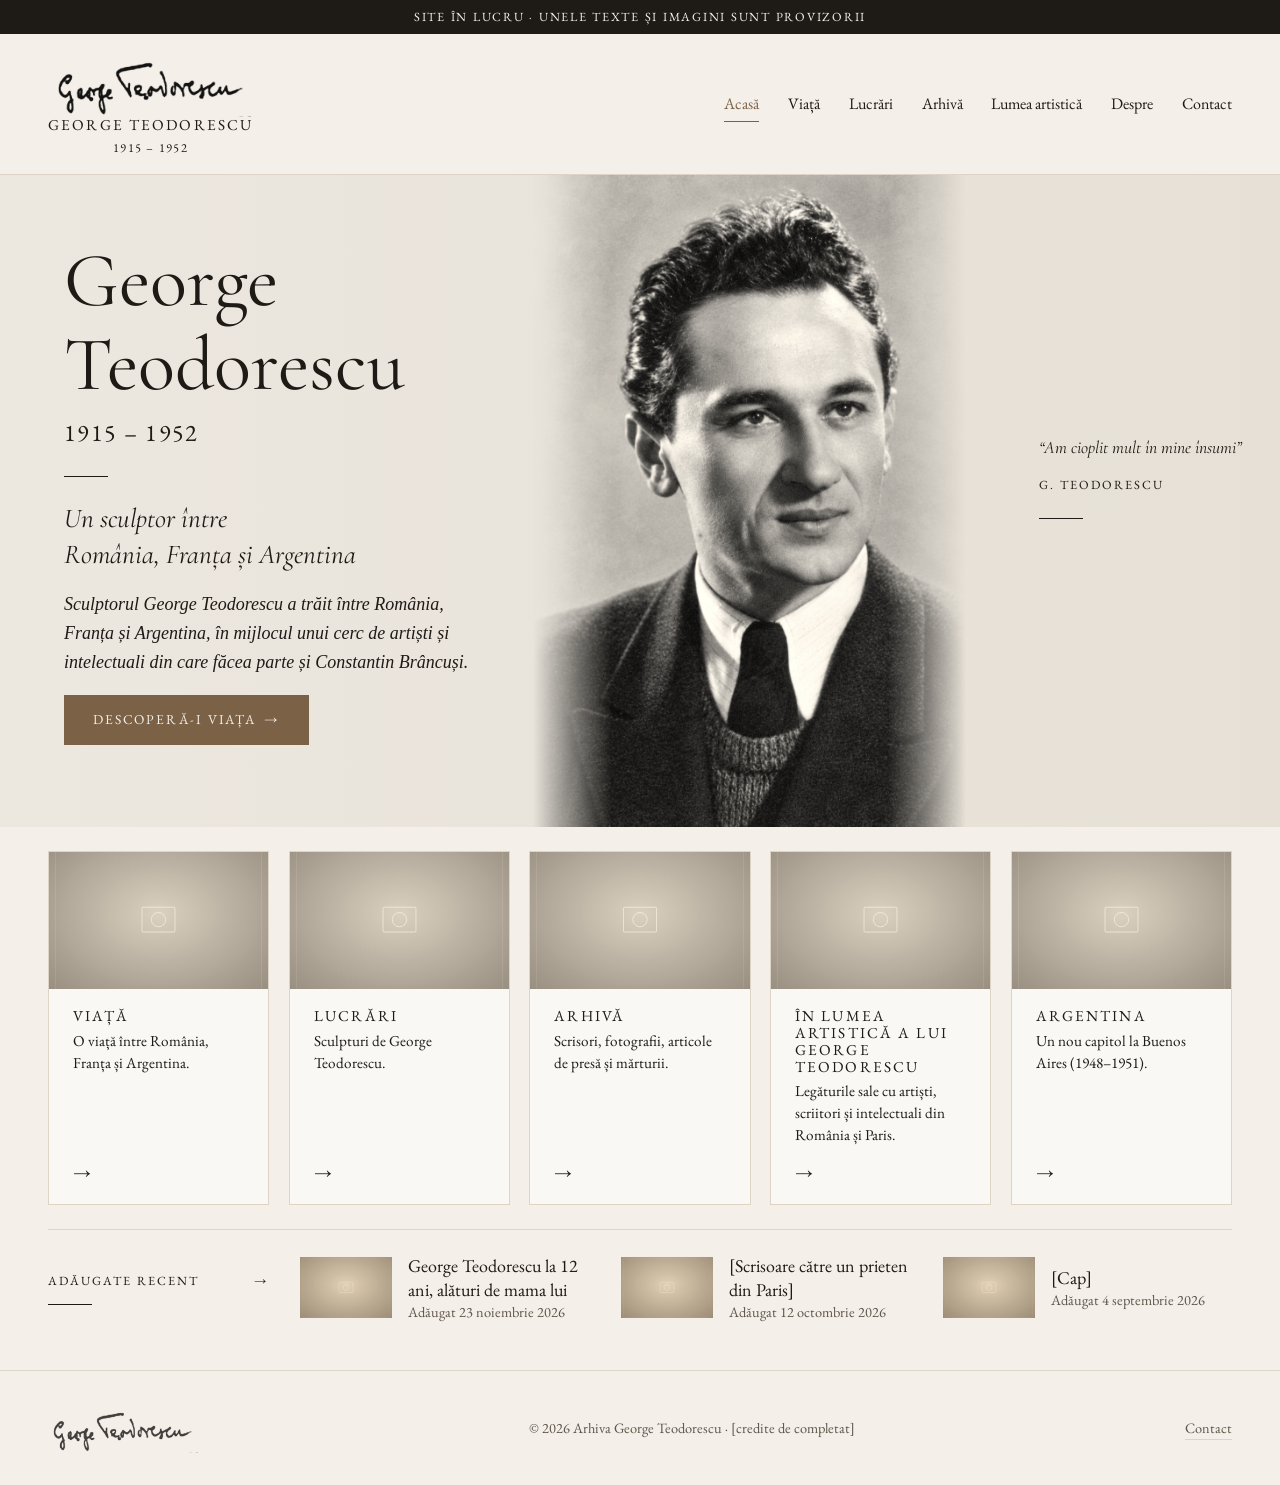
==== commit 82f2884e: "Redenumește secțiunea Cercul" ====
--- a/index.html
+++ b/index.html
@@ -26,7 +26,7 @@
       <a href="life.html">Viață</a>
       <a href="work.html">Lucrări</a>
       <a href="archive.html">Arhivă</a>
-      <a href="circle.html">Cercul</a>
+      <a href="circle.html">Lumea artistică</a>
       <a href="about.html">Despre</a>
       <a href="contact.html">Contact</a>
     </nav>
@@ -81,8 +81,8 @@
     <a class="card" href="circle.html">
       <img src="assets/img/placeholder.svg" alt="[George Teodorescu alături de Constantin Brâncuși]">
       <div class="card-body">
-        <h3>Cercul</h3>
-        <p>Brâncuși, artiști, scriitori și prieteni.</p>
+        <h3>În lumea artistică a lui George Teodorescu</h3>
+        <p>Legăturile sale cu artiști, scriitori și intelectuali din România și Paris.</p>
         <span class="arrow" aria-hidden="true"></span>
       </div>
     </a>
--- a/css/style.css
+++ b/css/style.css
@@ -120,6 +120,7 @@
 .timeline li::before { content: ""; position: absolute; left: -5px; top: .55em; width: 9px; height: 9px; background: var(--paper); border: 1px solid var(--accent); border-radius: 50%; }
 .timeline .when { font-family: var(--display); font-size: 1.5rem; line-height: 1.2; }
 .timeline h2 { font-size: 1.7rem; }
+.birth-details { scroll-margin-top: 2rem; padding-bottom: 2rem; }
 .timeline img { margin-top: 1rem; max-width: 420px; filter: sepia(.3); }
 .timeline-photos { display: grid; grid-template-columns: repeat(auto-fit, minmax(min(100%, 300px), 420px)); gap: 1rem; align-items: start; margin-top: 1rem; }
 .timeline-photos img { width: 100%; height: auto; max-width: 420px; margin-top: 0; }
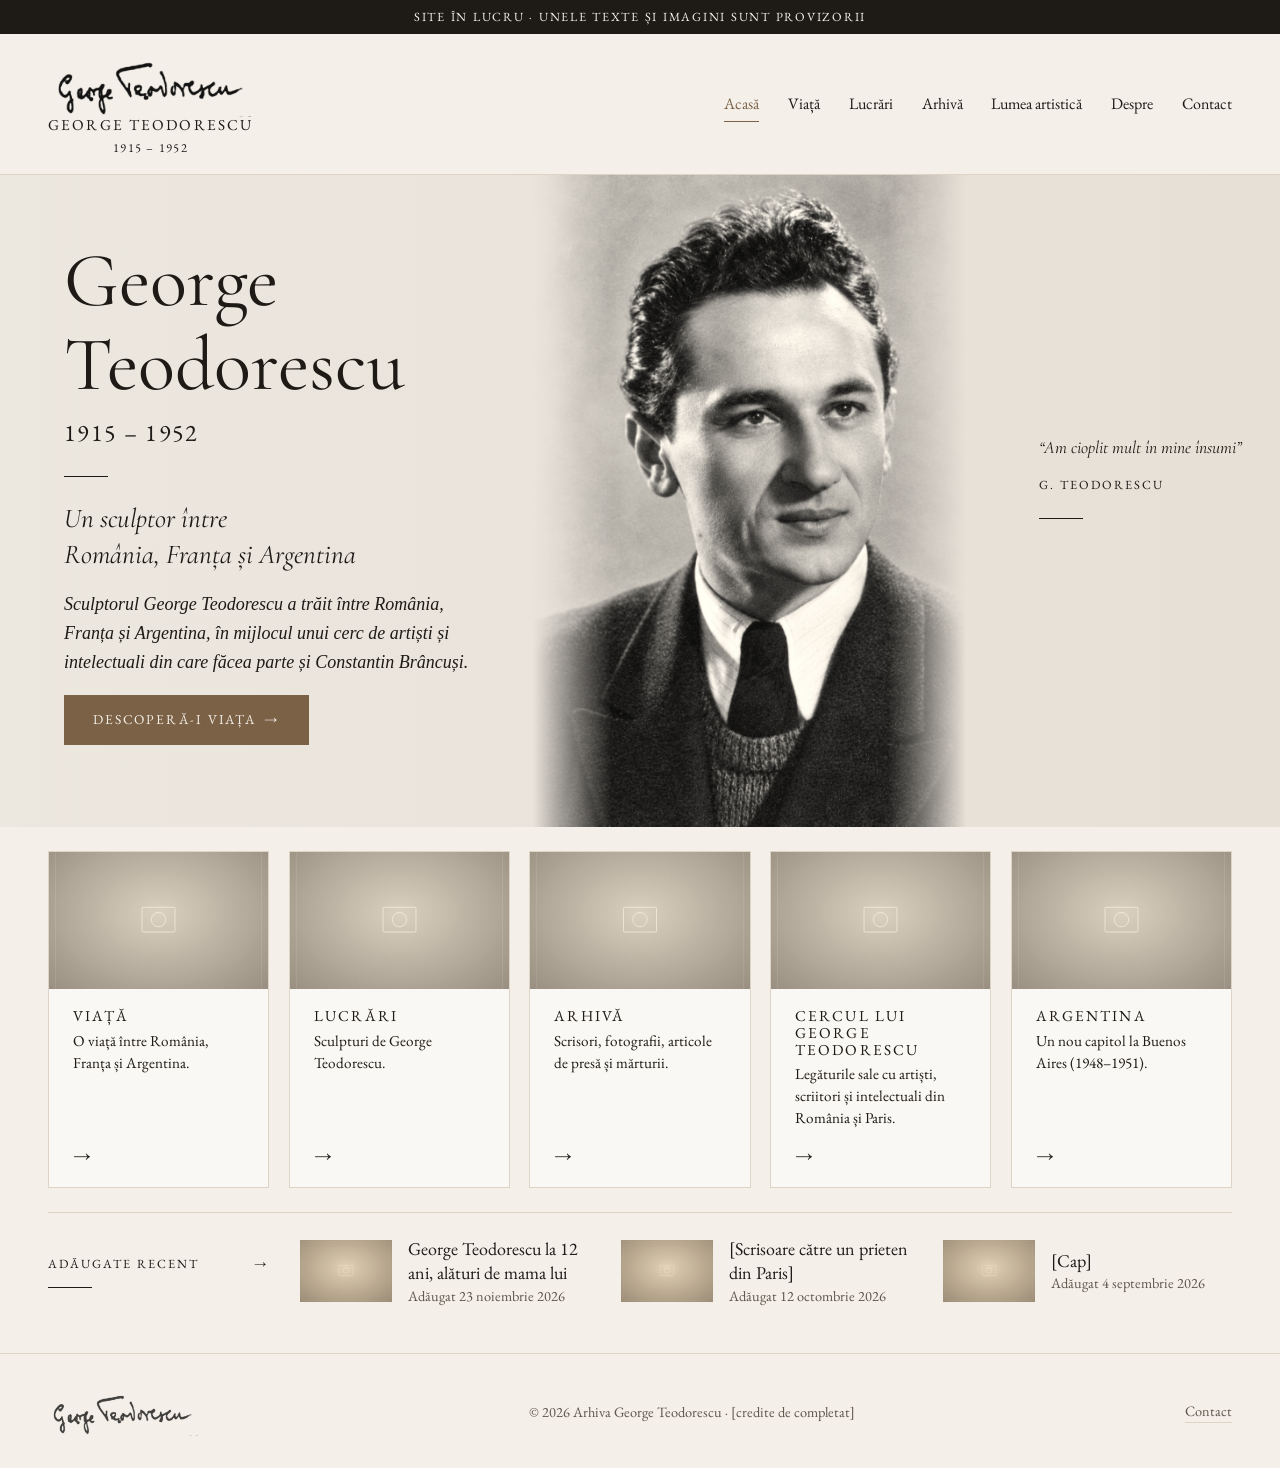
==== commit 2d57f820: "Redenumește secțiunea Cercul lui George Teodorescu" ====
--- a/index.html
+++ b/index.html
@@ -81,7 +81,7 @@
     <a class="card" href="circle.html">
       <img src="assets/img/placeholder.svg" alt="[George Teodorescu alături de Constantin Brâncuși]">
       <div class="card-body">
-        <h3>În lumea artistică a lui George Teodorescu</h3>
+        <h3>Cercul lui George Teodorescu</h3>
         <p>Legăturile sale cu artiști, scriitori și intelectuali din România și Paris.</p>
         <span class="arrow" aria-hidden="true"></span>
       </div>
